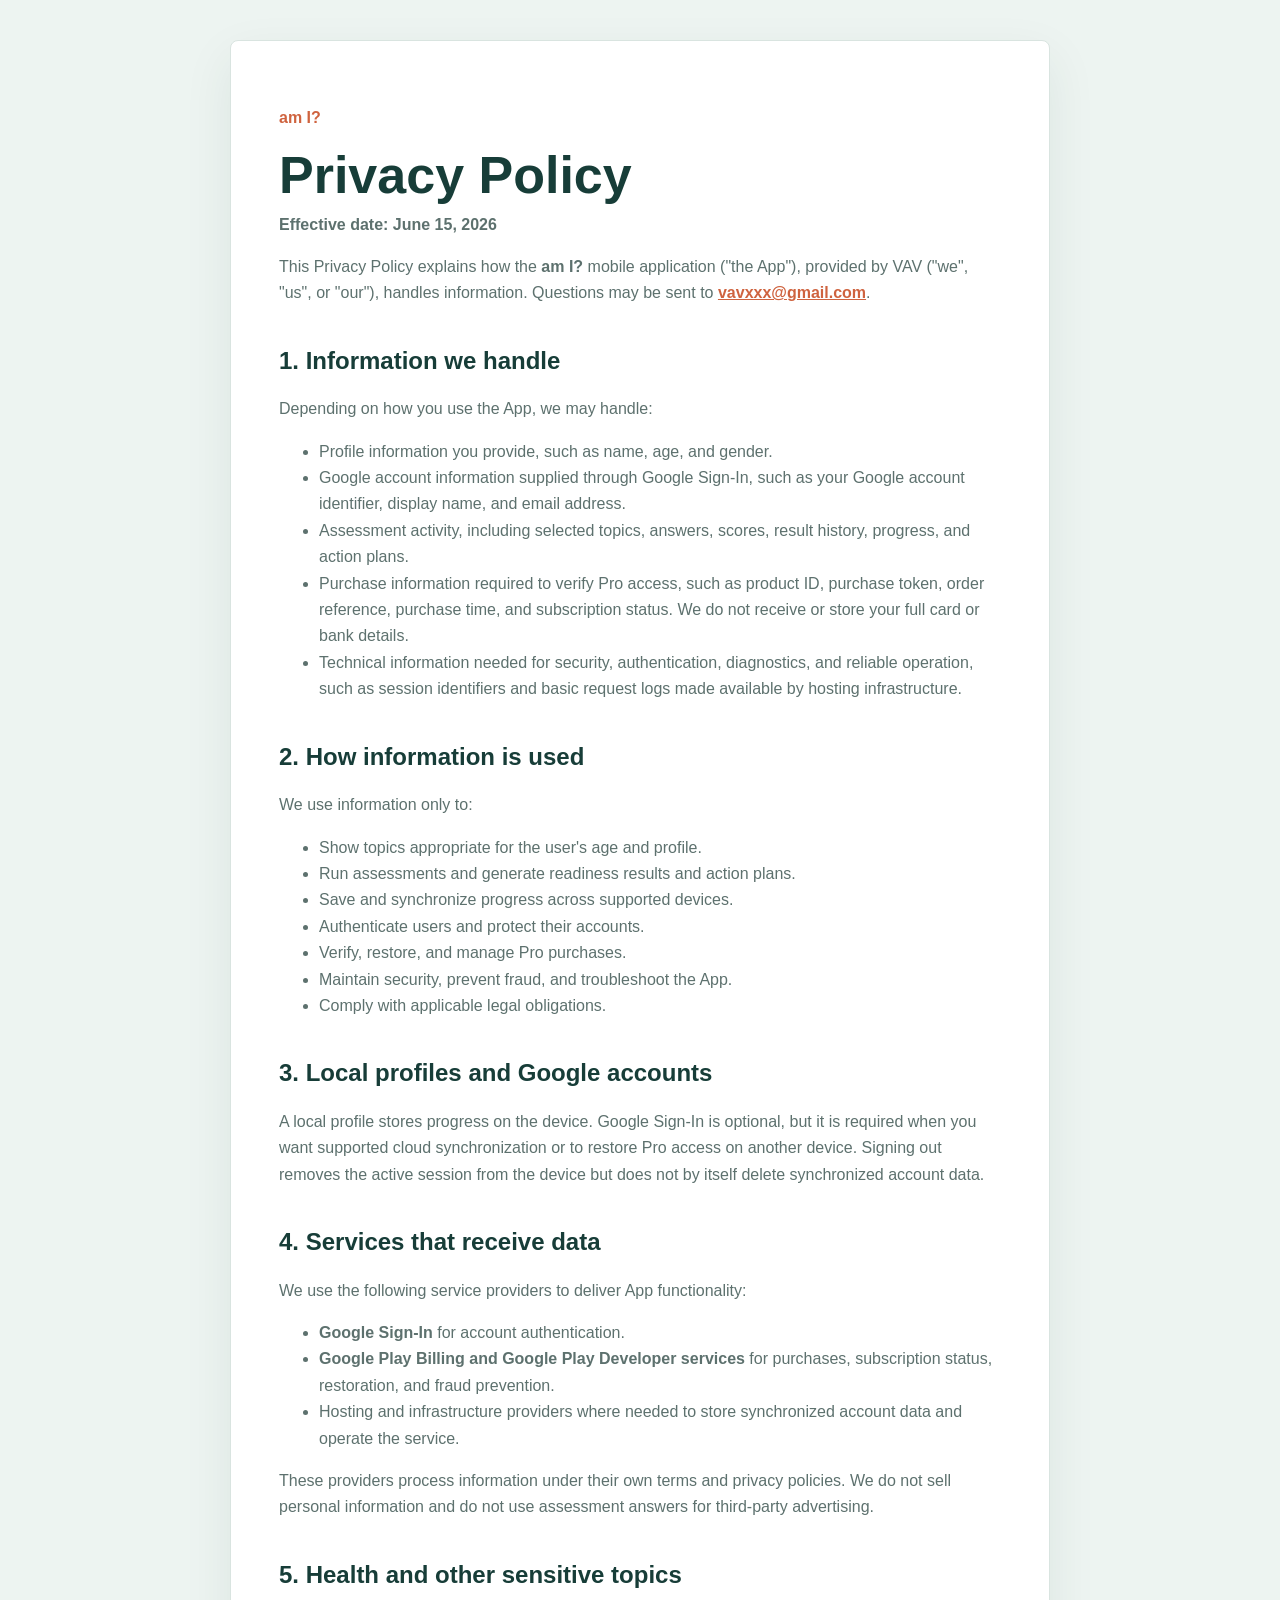
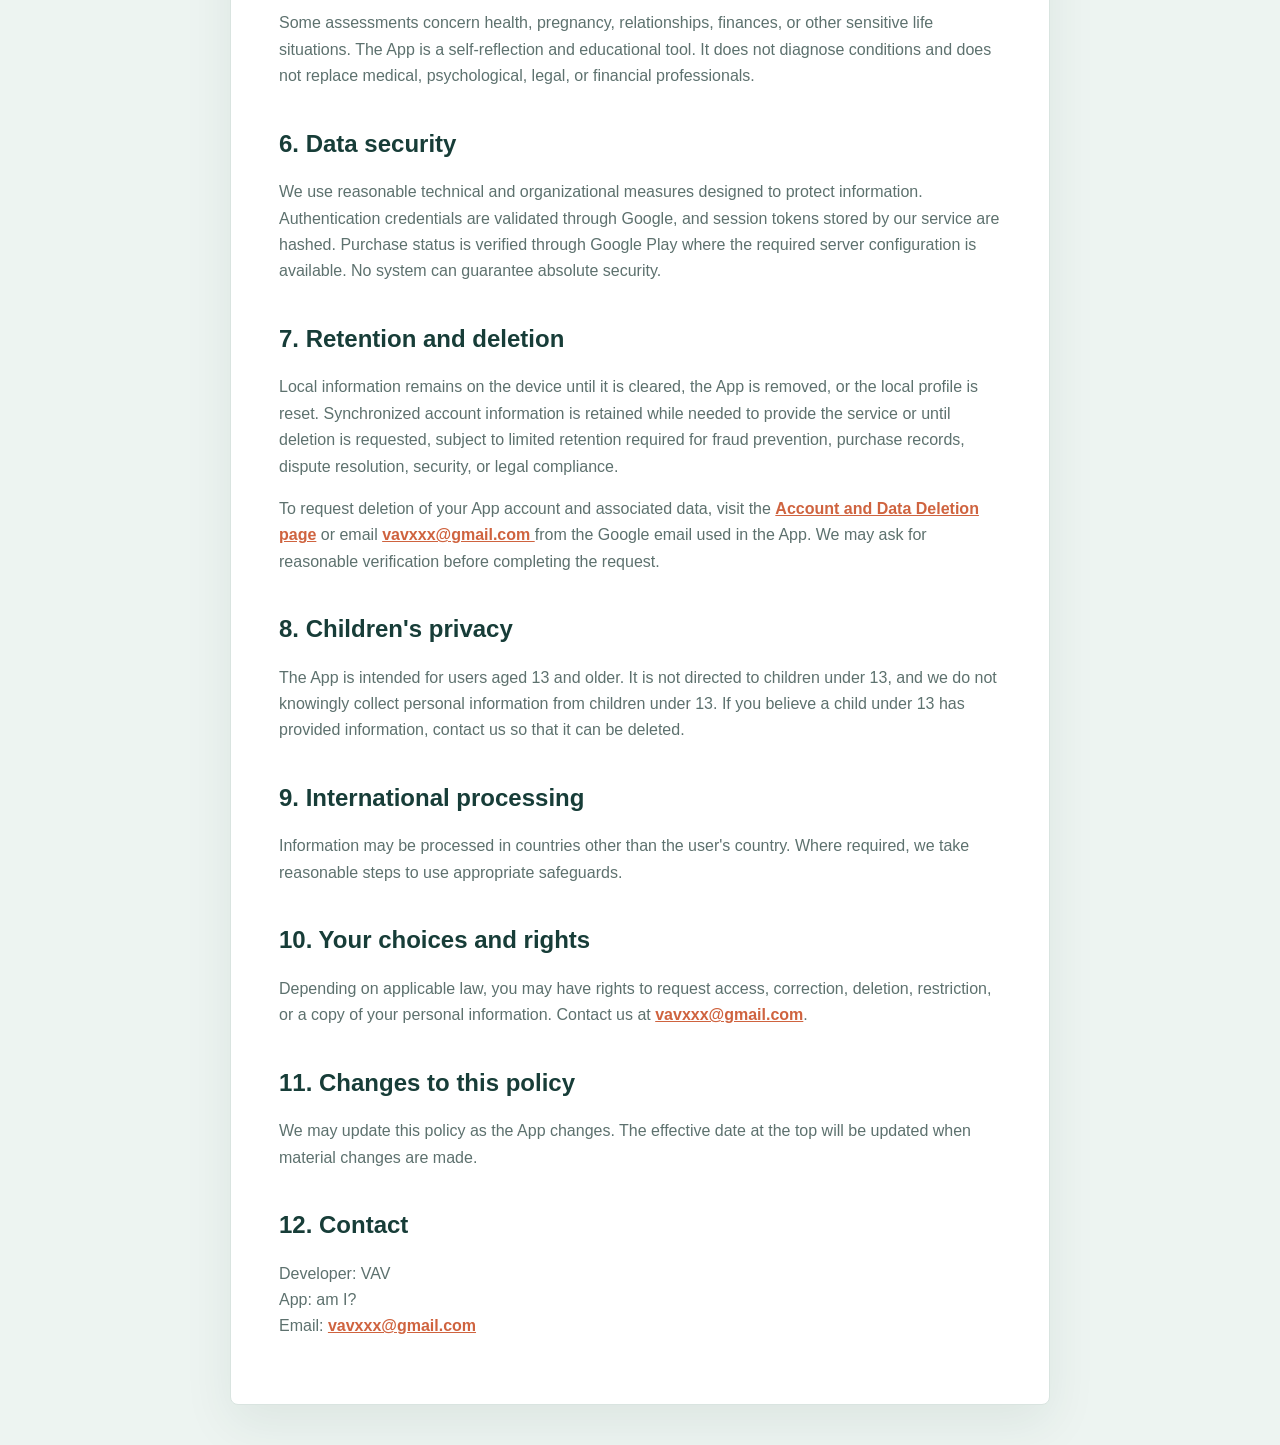
==== privacy-policy.html @ df813349 "Add files via upload" ====
<!doctype html>
<html lang="en">
<head>
  <meta charset="utf-8">
  <meta name="viewport" content="width=device-width, initial-scale=1">
  <meta name="description" content="Privacy Policy for the am I? mobile application.">
  <title>Privacy Policy | am I?</title>
  <style>
    :root {
      color-scheme: light;
      --ink: #173d38;
      --muted: #5d716e;
      --surface: #ffffff;
      --line: #d9e4e0;
      --accent: #cf633f;
      --background: #edf4f1;
    }
    * { box-sizing: border-box; }
    body {
      margin: 0;
      background: var(--background);
      color: var(--ink);
      font-family: Arial, Helvetica, sans-serif;
      line-height: 1.65;
    }
    main {
      width: min(820px, calc(100% - 32px));
      margin: 40px auto;
      padding: 48px;
      border: 1px solid var(--line);
      border-radius: 8px;
      background: var(--surface);
      box-shadow: 0 18px 50px rgba(23, 61, 56, .08);
    }
    h1 { margin: 0 0 8px; font-size: clamp(34px, 6vw, 52px); line-height: 1.08; }
    h2 { margin: 34px 0 8px; font-size: 24px; }
    p, li { color: var(--muted); }
    a { color: var(--accent); font-weight: 700; }
    .brand { color: var(--accent); font-weight: 800; }
    .updated { margin-top: 0; font-weight: 700; }
    @media (max-width: 600px) {
      main { margin: 0; width: 100%; padding: 30px 22px; border: 0; box-shadow: none; }
    }
  </style>
</head>
<body>
  <main>
    <p class="brand">am I?</p>
    <h1>Privacy Policy</h1>
    <p class="updated">Effective date: June 15, 2026</p>

    <p>
      This Privacy Policy explains how the <strong>am I?</strong> mobile application
      ("the App"), provided by VAV ("we", "us", or "our"), handles information.
      Questions may be sent to
      <a href="mailto:vavxxx@gmail.com">vavxxx@gmail.com</a>.
    </p>

    <h2>1. Information we handle</h2>
    <p>Depending on how you use the App, we may handle:</p>
    <ul>
      <li>Profile information you provide, such as name, age, and gender.</li>
      <li>
        Google account information supplied through Google Sign-In, such as your
        Google account identifier, display name, and email address.
      </li>
      <li>
        Assessment activity, including selected topics, answers, scores, result
        history, progress, and action plans.
      </li>
      <li>
        Purchase information required to verify Pro access, such as product ID,
        purchase token, order reference, purchase time, and subscription status.
        We do not receive or store your full card or bank details.
      </li>
      <li>
        Technical information needed for security, authentication, diagnostics,
        and reliable operation, such as session identifiers and basic request logs
        made available by hosting infrastructure.
      </li>
    </ul>

    <h2>2. How information is used</h2>
    <p>We use information only to:</p>
    <ul>
      <li>Show topics appropriate for the user's age and profile.</li>
      <li>Run assessments and generate readiness results and action plans.</li>
      <li>Save and synchronize progress across supported devices.</li>
      <li>Authenticate users and protect their accounts.</li>
      <li>Verify, restore, and manage Pro purchases.</li>
      <li>Maintain security, prevent fraud, and troubleshoot the App.</li>
      <li>Comply with applicable legal obligations.</li>
    </ul>

    <h2>3. Local profiles and Google accounts</h2>
    <p>
      A local profile stores progress on the device. Google Sign-In is optional,
      but it is required when you want supported cloud synchronization or to
      restore Pro access on another device. Signing out removes the active session
      from the device but does not by itself delete synchronized account data.
    </p>

    <h2>4. Services that receive data</h2>
    <p>We use the following service providers to deliver App functionality:</p>
    <ul>
      <li>
        <strong>Google Sign-In</strong> for account authentication.
      </li>
      <li>
        <strong>Google Play Billing and Google Play Developer services</strong>
        for purchases, subscription status, restoration, and fraud prevention.
      </li>
      <li>
        Hosting and infrastructure providers where needed to store synchronized
        account data and operate the service.
      </li>
    </ul>
    <p>
      These providers process information under their own terms and privacy
      policies. We do not sell personal information and do not use assessment
      answers for third-party advertising.
    </p>

    <h2>5. Health and other sensitive topics</h2>
    <p>
      Some assessments concern health, pregnancy, relationships, finances, or
      other sensitive life situations. The App is a self-reflection and
      educational tool. It does not diagnose conditions and does not replace
      medical, psychological, legal, or financial professionals.
    </p>

    <h2>6. Data security</h2>
    <p>
      We use reasonable technical and organizational measures designed to protect
      information. Authentication credentials are validated through Google, and
      session tokens stored by our service are hashed. Purchase status is verified
      through Google Play where the required server configuration is available.
      No system can guarantee absolute security.
    </p>

    <h2>7. Retention and deletion</h2>
    <p>
      Local information remains on the device until it is cleared, the App is
      removed, or the local profile is reset. Synchronized account information is
      retained while needed to provide the service or until deletion is requested,
      subject to limited retention required for fraud prevention, purchase
      records, dispute resolution, security, or legal compliance.
    </p>
    <p>
      To request deletion of your App account and associated data, visit the
      <a href="delete-account.html">Account and Data Deletion page</a> or email
      <a href="mailto:vavxxx@gmail.com?subject=am%20I%3F%20account%20deletion">
        vavxxx@gmail.com
      </a>
      from the Google email used in the App. We may ask for reasonable verification
      before completing the request.
    </p>

    <h2>8. Children's privacy</h2>
    <p>
      The App is intended for users aged 13 and older. It is not directed to
      children under 13, and we do not knowingly collect personal information from
      children under 13. If you believe a child under 13 has provided information,
      contact us so that it can be deleted.
    </p>

    <h2>9. International processing</h2>
    <p>
      Information may be processed in countries other than the user's country.
      Where required, we take reasonable steps to use appropriate safeguards.
    </p>

    <h2>10. Your choices and rights</h2>
    <p>
      Depending on applicable law, you may have rights to request access,
      correction, deletion, restriction, or a copy of your personal information.
      Contact us at
      <a href="mailto:vavxxx@gmail.com">vavxxx@gmail.com</a>.
    </p>

    <h2>11. Changes to this policy</h2>
    <p>
      We may update this policy as the App changes. The effective date at the top
      will be updated when material changes are made.
    </p>

    <h2>12. Contact</h2>
    <p>
      Developer: VAV<br>
      App: am I?<br>
      Email: <a href="mailto:vavxxx@gmail.com">vavxxx@gmail.com</a>
    </p>
  </main>
</body>
</html>
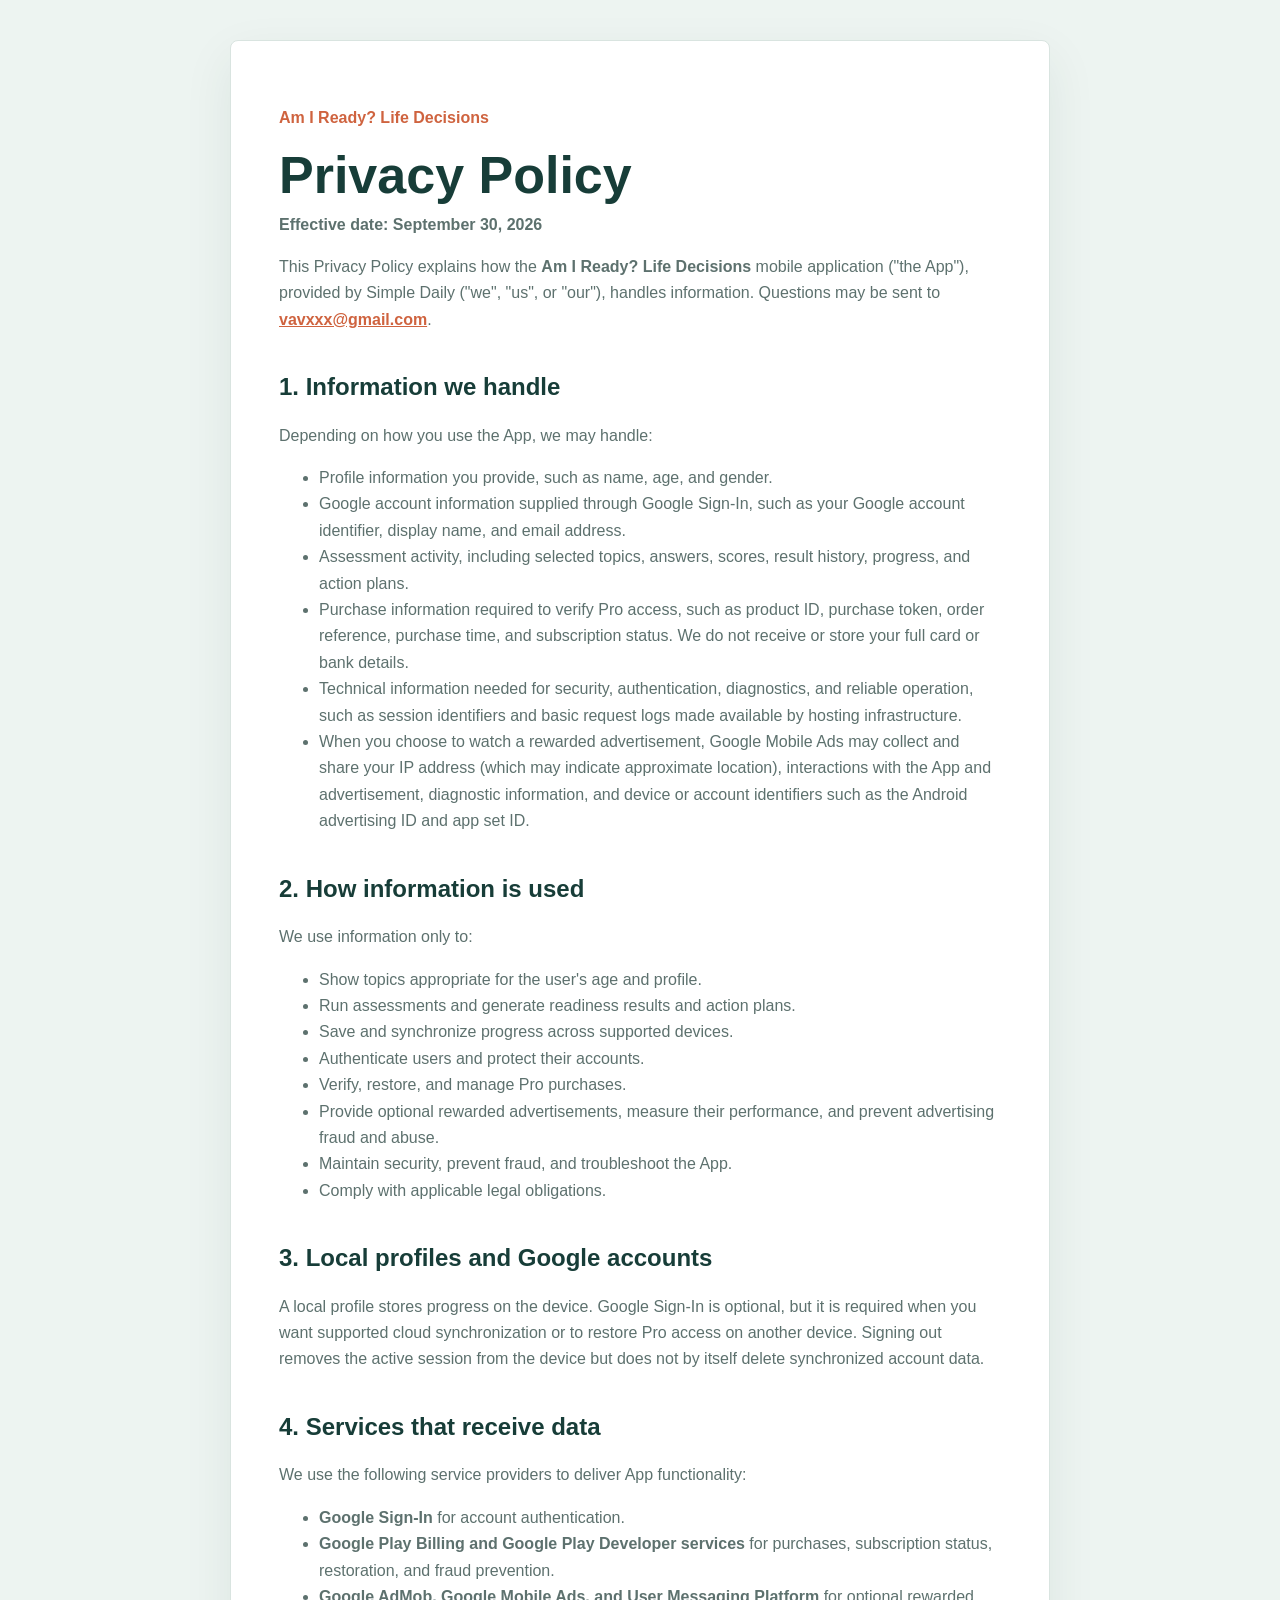
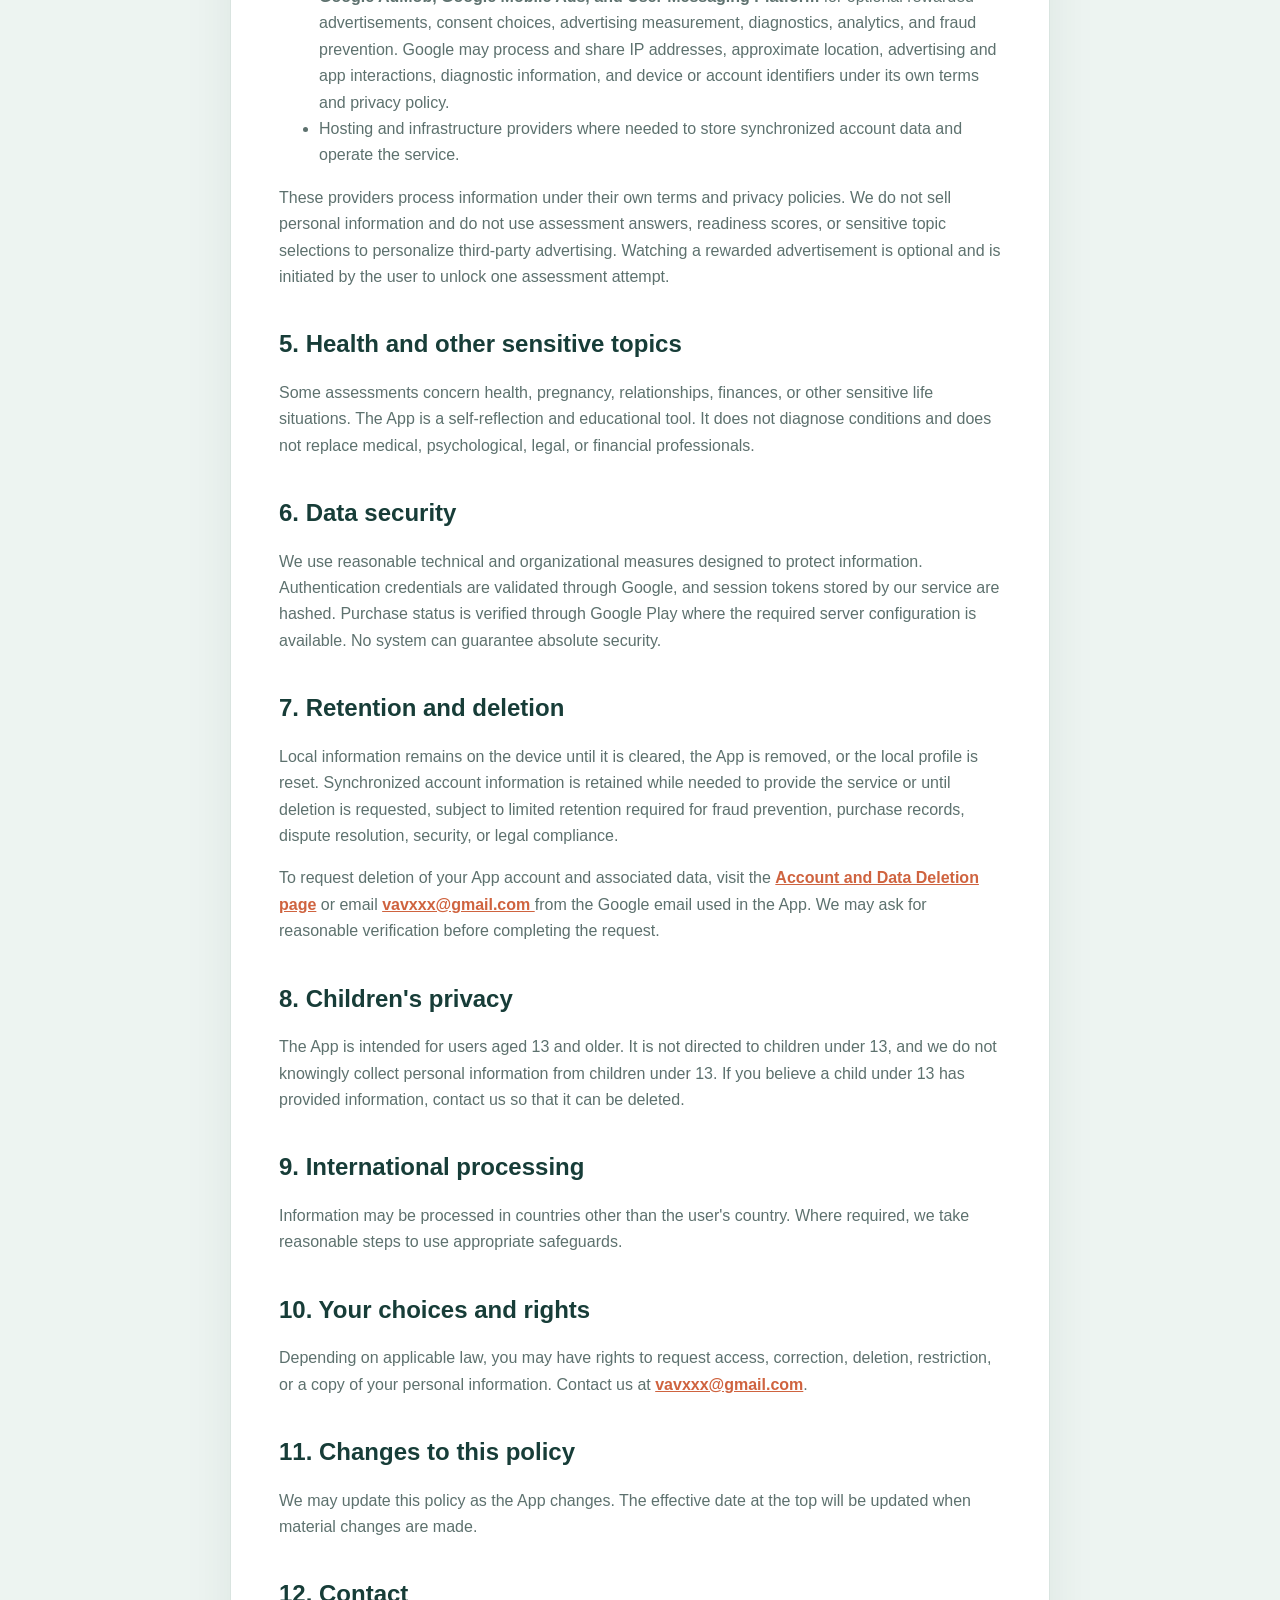
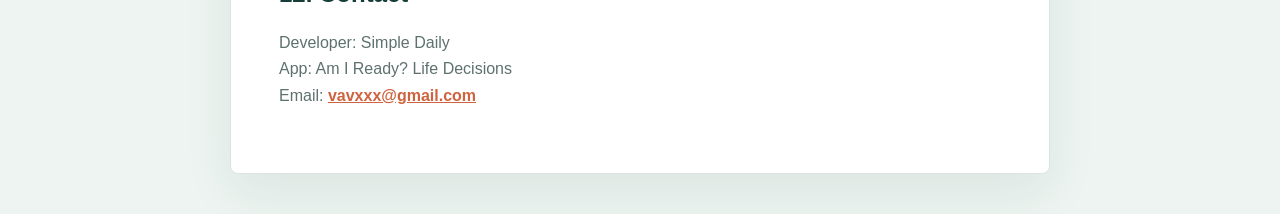
==== commit 71da2e03: "Update privacy-policy.html" ====
--- a/privacy-policy.html
+++ b/privacy-policy.html
@@ -3,8 +3,8 @@
 <head>
   <meta charset="utf-8">
   <meta name="viewport" content="width=device-width, initial-scale=1">
-  <meta name="description" content="Privacy Policy for the am I? mobile application.">
-  <title>Privacy Policy | am I?</title>
+  <meta name="description" content="Privacy Policy for the Am I Ready? Life Decisions mobile application.">
+  <title>Privacy Policy | Am I Ready? Life Decisions</title>
   <style>
     :root {
       color-scheme: light;
@@ -45,13 +45,14 @@
 </head>
 <body>
   <main>
-    <p class="brand">am I?</p>
+    <p class="brand">Am I Ready? Life Decisions</p>
     <h1>Privacy Policy</h1>
-    <p class="updated">Effective date: June 15, 2026</p>
-
-    <p>
-      This Privacy Policy explains how the <strong>am I?</strong> mobile application
-      ("the App"), provided by VAV ("we", "us", or "our"), handles information.
+    <p class="updated">Effective date: September 30, 2026</p>
+
+    <p>
+      This Privacy Policy explains how the <strong>Am I Ready? Life Decisions</strong>
+      mobile application ("the App"), provided by Simple Daily ("we", "us", or
+      "our"), handles information.
       Questions may be sent to
       <a href="mailto:vavxxx@gmail.com">vavxxx@gmail.com</a>.
     </p>
@@ -77,6 +78,13 @@
         Technical information needed for security, authentication, diagnostics,
         and reliable operation, such as session identifiers and basic request logs
         made available by hosting infrastructure.
+      </li>
+      <li>
+        When you choose to watch a rewarded advertisement, Google Mobile Ads may
+        collect and share your IP address (which may indicate approximate
+        location), interactions with the App and advertisement, diagnostic
+        information, and device or account identifiers such as the Android
+        advertising ID and app set ID.
       </li>
     </ul>
 
@@ -88,6 +96,10 @@
       <li>Save and synchronize progress across supported devices.</li>
       <li>Authenticate users and protect their accounts.</li>
       <li>Verify, restore, and manage Pro purchases.</li>
+      <li>
+        Provide optional rewarded advertisements, measure their performance, and
+        prevent advertising fraud and abuse.
+      </li>
       <li>Maintain security, prevent fraud, and troubleshoot the App.</li>
       <li>Comply with applicable legal obligations.</li>
     </ul>
@@ -111,6 +123,14 @@
         for purchases, subscription status, restoration, and fraud prevention.
       </li>
       <li>
+        <strong>Google AdMob, Google Mobile Ads, and User Messaging Platform</strong>
+        for optional rewarded advertisements, consent choices, advertising
+        measurement, diagnostics, analytics, and fraud prevention. Google may
+        process and share IP addresses, approximate location, advertising and app
+        interactions, diagnostic information, and device or account identifiers
+        under its own terms and privacy policy.
+      </li>
+      <li>
         Hosting and infrastructure providers where needed to store synchronized
         account data and operate the service.
       </li>
@@ -118,7 +138,9 @@
     <p>
       These providers process information under their own terms and privacy
       policies. We do not sell personal information and do not use assessment
-      answers for third-party advertising.
+      answers, readiness scores, or sensitive topic selections to personalize
+      third-party advertising. Watching a rewarded advertisement is optional and
+      is initiated by the user to unlock one assessment attempt.
     </p>
 
     <h2>5. Health and other sensitive topics</h2>
@@ -186,8 +208,8 @@
 
     <h2>12. Contact</h2>
     <p>
-      Developer: VAV<br>
-      App: am I?<br>
+      Developer: Simple Daily<br>
+      App: Am I Ready? Life Decisions<br>
       Email: <a href="mailto:vavxxx@gmail.com">vavxxx@gmail.com</a>
     </p>
   </main>
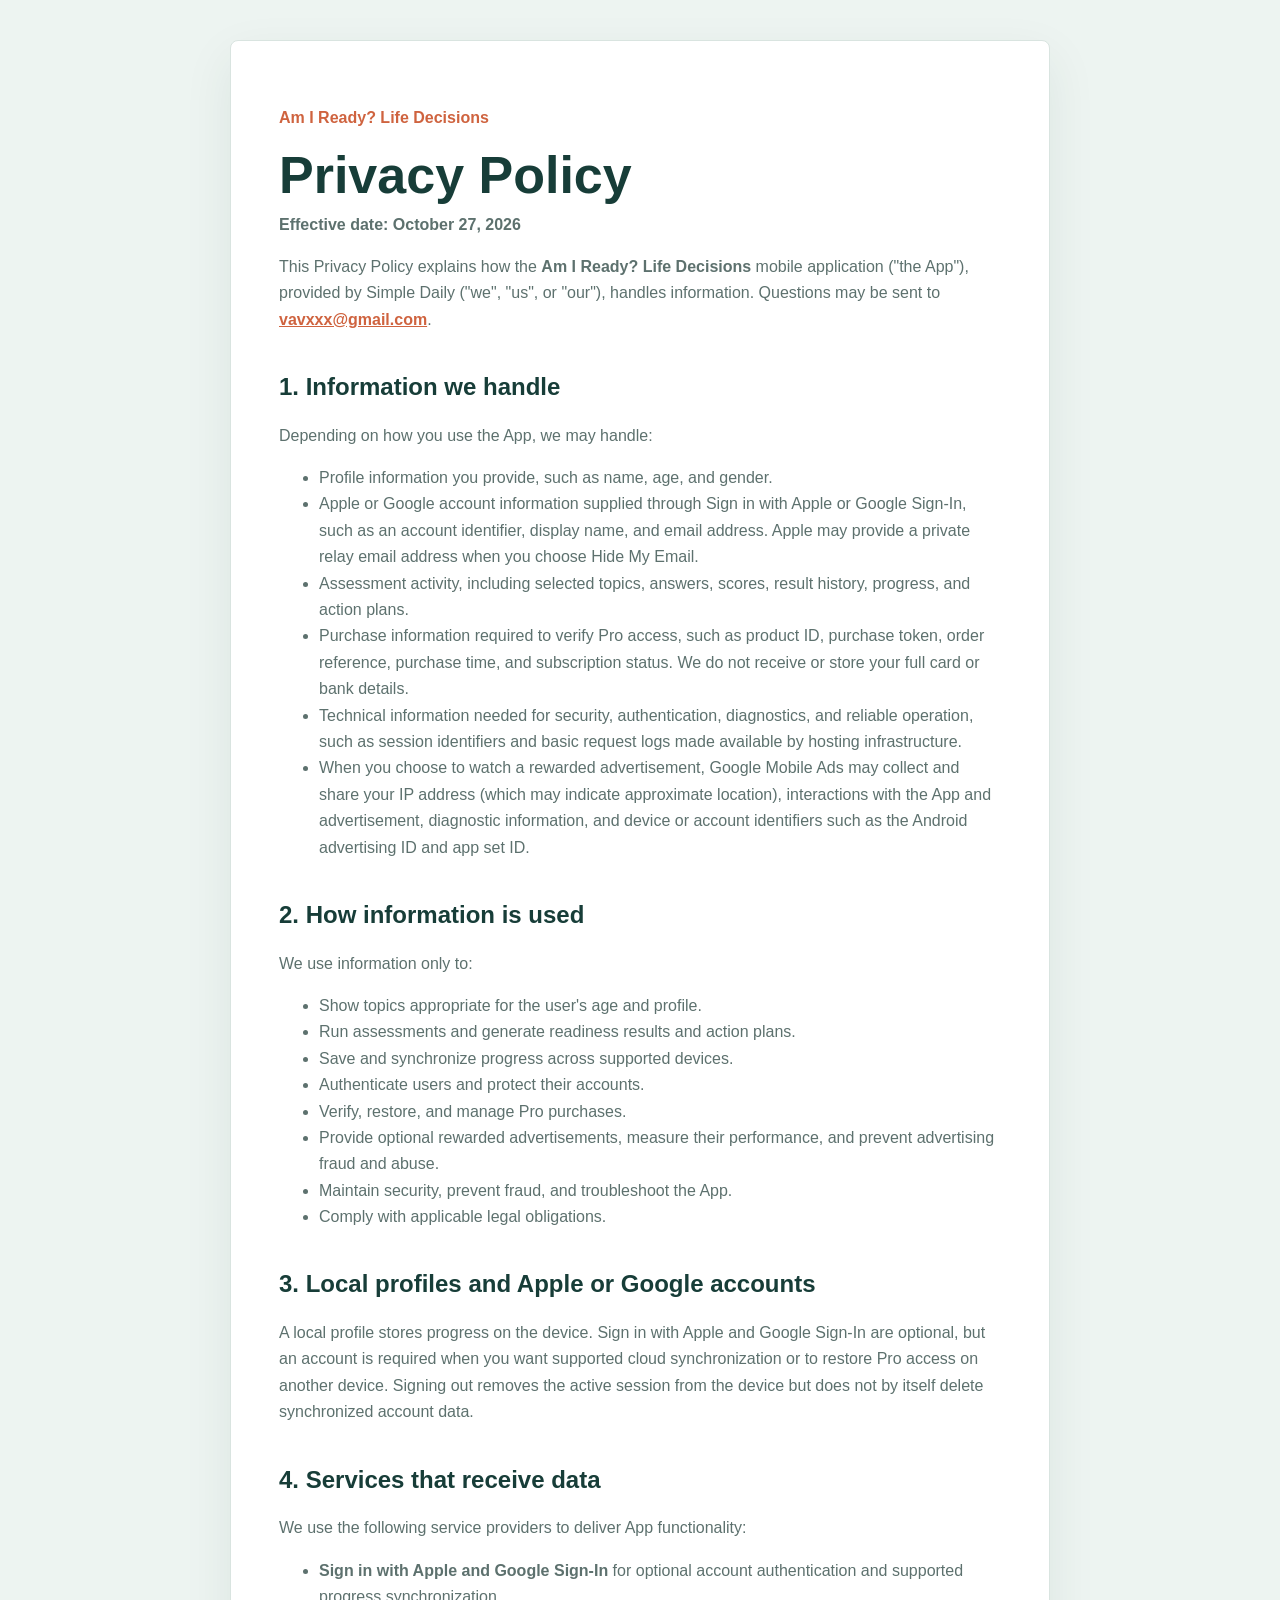
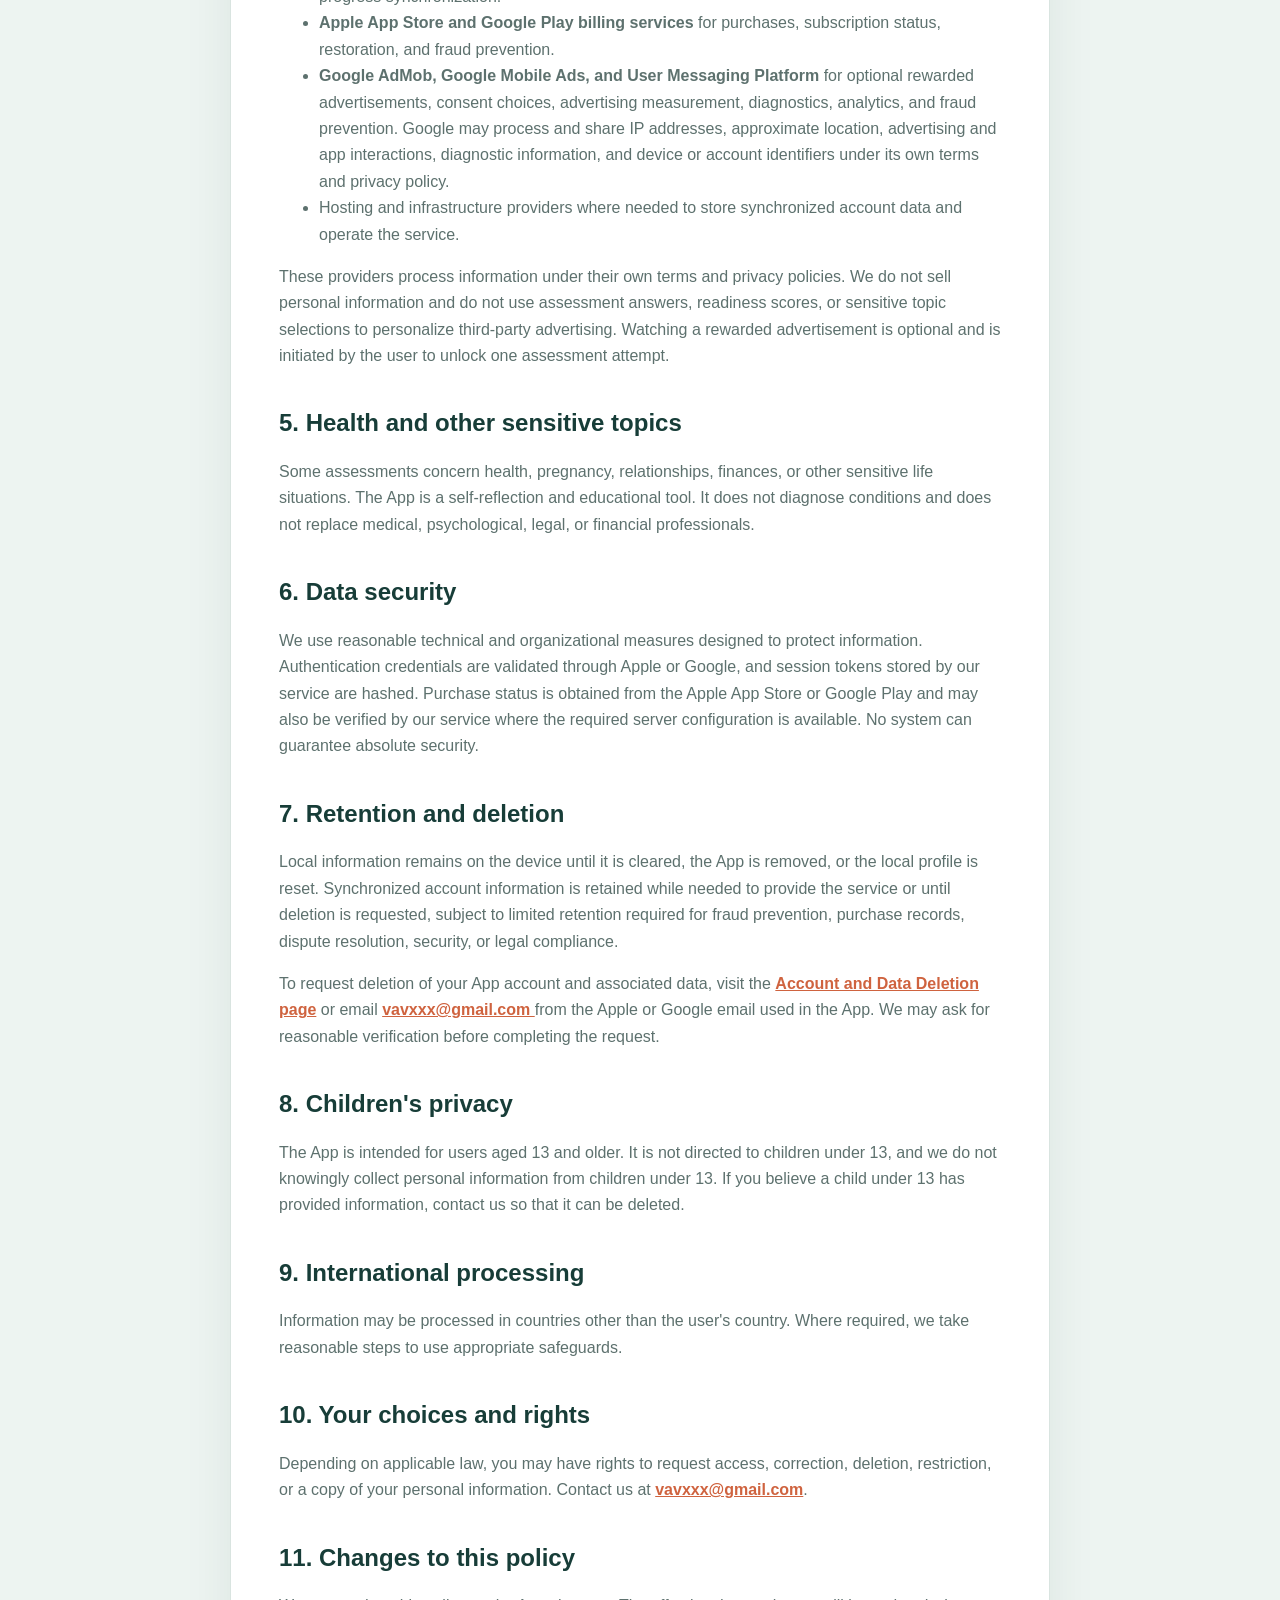
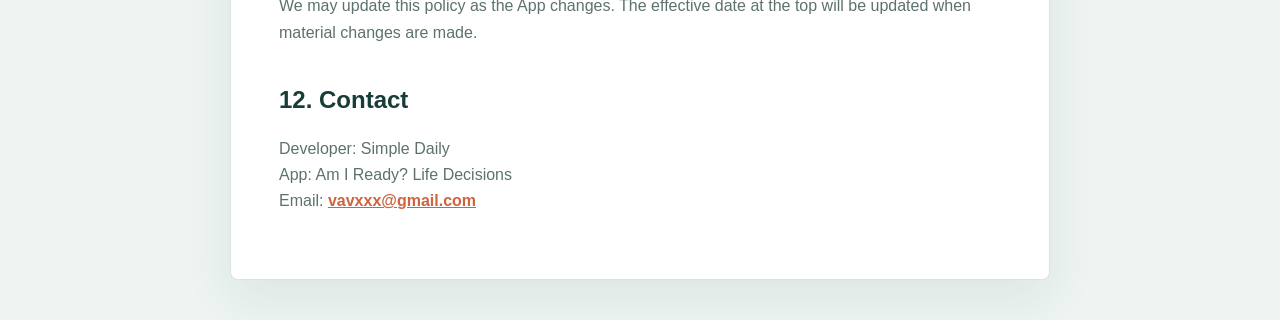
==== commit 6b47b061: "Add files via upload" ====
--- a/privacy-policy.html
+++ b/privacy-policy.html
@@ -47,7 +47,7 @@
   <main>
     <p class="brand">Am I Ready? Life Decisions</p>
     <h1>Privacy Policy</h1>
-    <p class="updated">Effective date: September 30, 2026</p>
+    <p class="updated">Effective date: October 27, 2026</p>
 
     <p>
       This Privacy Policy explains how the <strong>Am I Ready? Life Decisions</strong>
@@ -62,8 +62,10 @@
     <ul>
       <li>Profile information you provide, such as name, age, and gender.</li>
       <li>
-        Google account information supplied through Google Sign-In, such as your
-        Google account identifier, display name, and email address.
+        Apple or Google account information supplied through Sign in with Apple
+        or Google Sign-In, such as an account identifier, display name, and email
+        address. Apple may provide a private relay email address when you choose
+        Hide My Email.
       </li>
       <li>
         Assessment activity, including selected topics, answers, scores, result
@@ -104,23 +106,25 @@
       <li>Comply with applicable legal obligations.</li>
     </ul>
 
-    <h2>3. Local profiles and Google accounts</h2>
-    <p>
-      A local profile stores progress on the device. Google Sign-In is optional,
-      but it is required when you want supported cloud synchronization or to
-      restore Pro access on another device. Signing out removes the active session
-      from the device but does not by itself delete synchronized account data.
+    <h2>3. Local profiles and Apple or Google accounts</h2>
+    <p>
+      A local profile stores progress on the device. Sign in with Apple and Google
+      Sign-In are optional, but an account is required when you want supported
+      cloud synchronization or to restore Pro access on another device. Signing
+      out removes the active session from the device but does not by itself delete
+      synchronized account data.
     </p>
 
     <h2>4. Services that receive data</h2>
     <p>We use the following service providers to deliver App functionality:</p>
     <ul>
       <li>
-        <strong>Google Sign-In</strong> for account authentication.
-      </li>
-      <li>
-        <strong>Google Play Billing and Google Play Developer services</strong>
-        for purchases, subscription status, restoration, and fraud prevention.
+        <strong>Sign in with Apple and Google Sign-In</strong> for optional account
+        authentication and supported progress synchronization.
+      </li>
+      <li>
+        <strong>Apple App Store and Google Play billing services</strong> for
+        purchases, subscription status, restoration, and fraud prevention.
       </li>
       <li>
         <strong>Google AdMob, Google Mobile Ads, and User Messaging Platform</strong>
@@ -154,9 +158,10 @@
     <h2>6. Data security</h2>
     <p>
       We use reasonable technical and organizational measures designed to protect
-      information. Authentication credentials are validated through Google, and
-      session tokens stored by our service are hashed. Purchase status is verified
-      through Google Play where the required server configuration is available.
+      information. Authentication credentials are validated through Apple or
+      Google, and session tokens stored by our service are hashed. Purchase status
+      is obtained from the Apple App Store or Google Play and may also be verified
+      by our service where the required server configuration is available.
       No system can guarantee absolute security.
     </p>
 
@@ -174,8 +179,8 @@
       <a href="mailto:vavxxx@gmail.com?subject=am%20I%3F%20account%20deletion">
         vavxxx@gmail.com
       </a>
-      from the Google email used in the App. We may ask for reasonable verification
-      before completing the request.
+      from the Apple or Google email used in the App. We may ask for reasonable
+      verification before completing the request.
     </p>
 
     <h2>8. Children's privacy</h2>
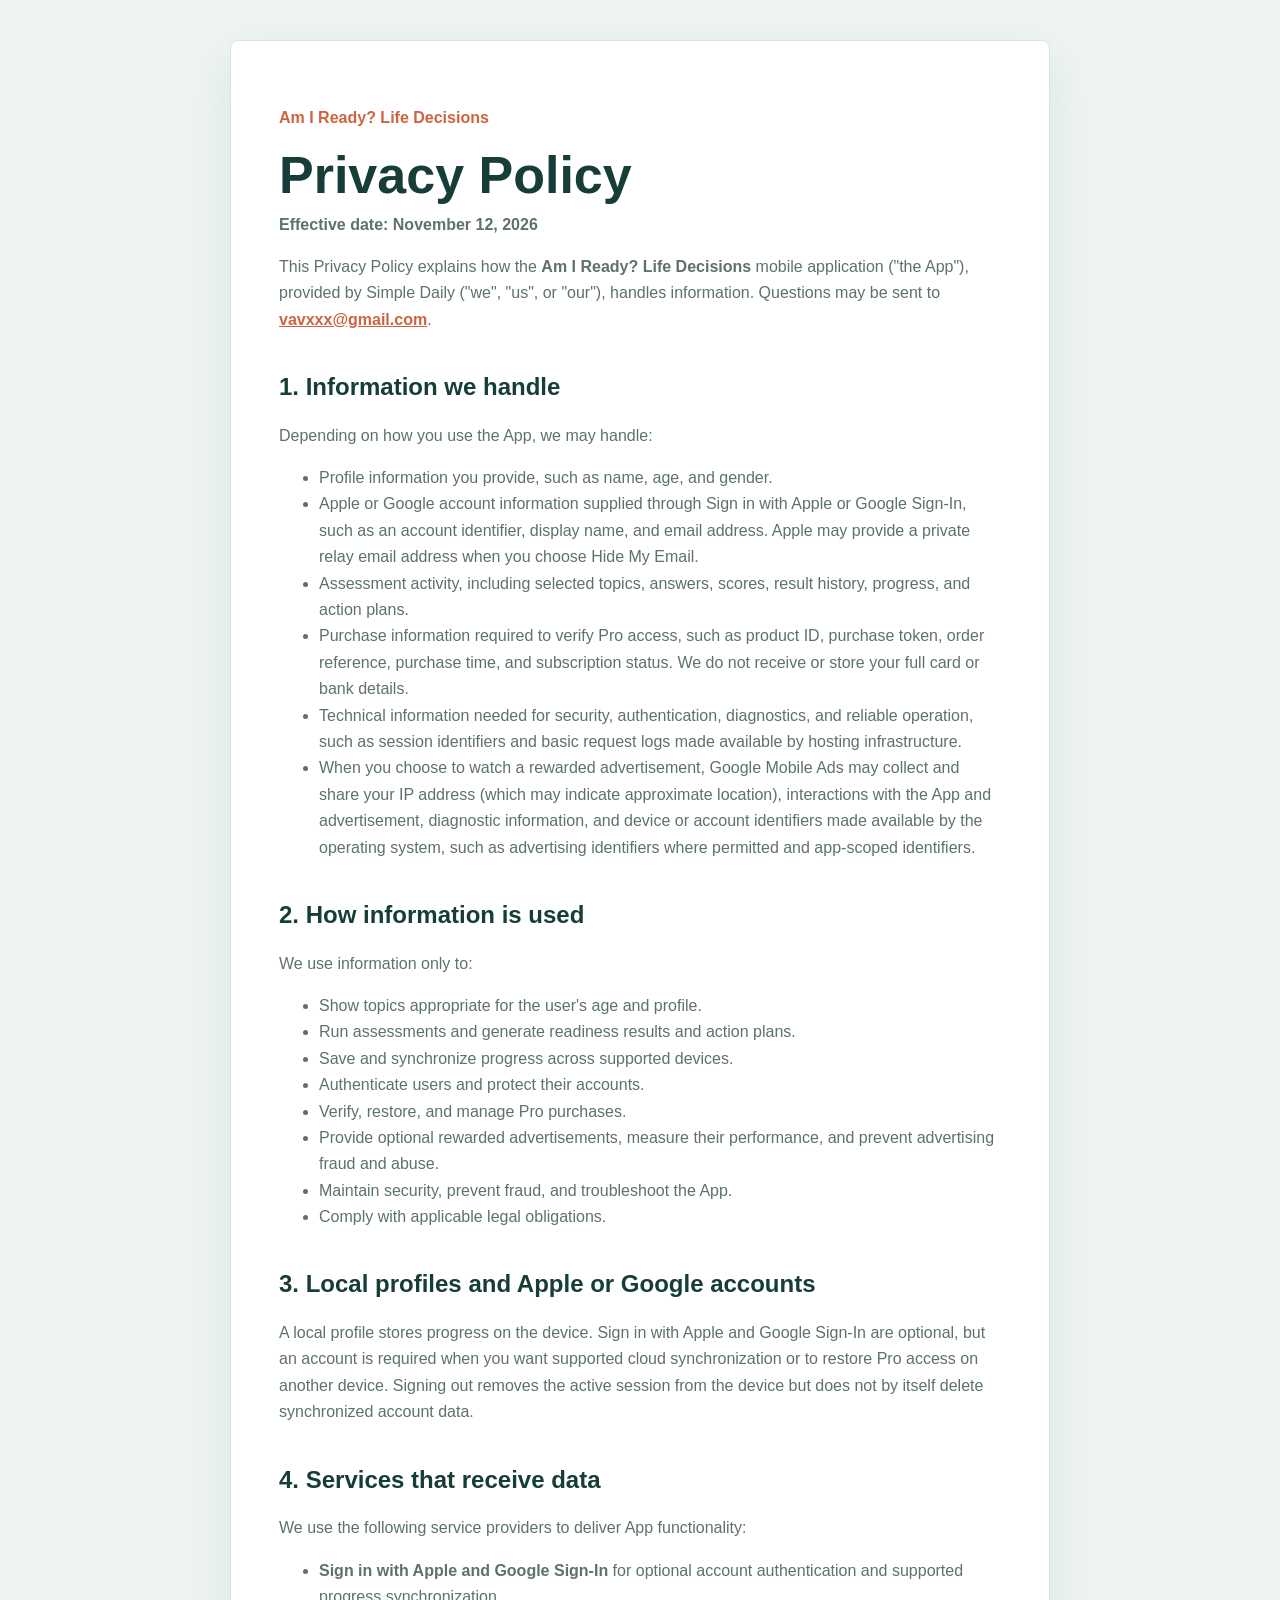
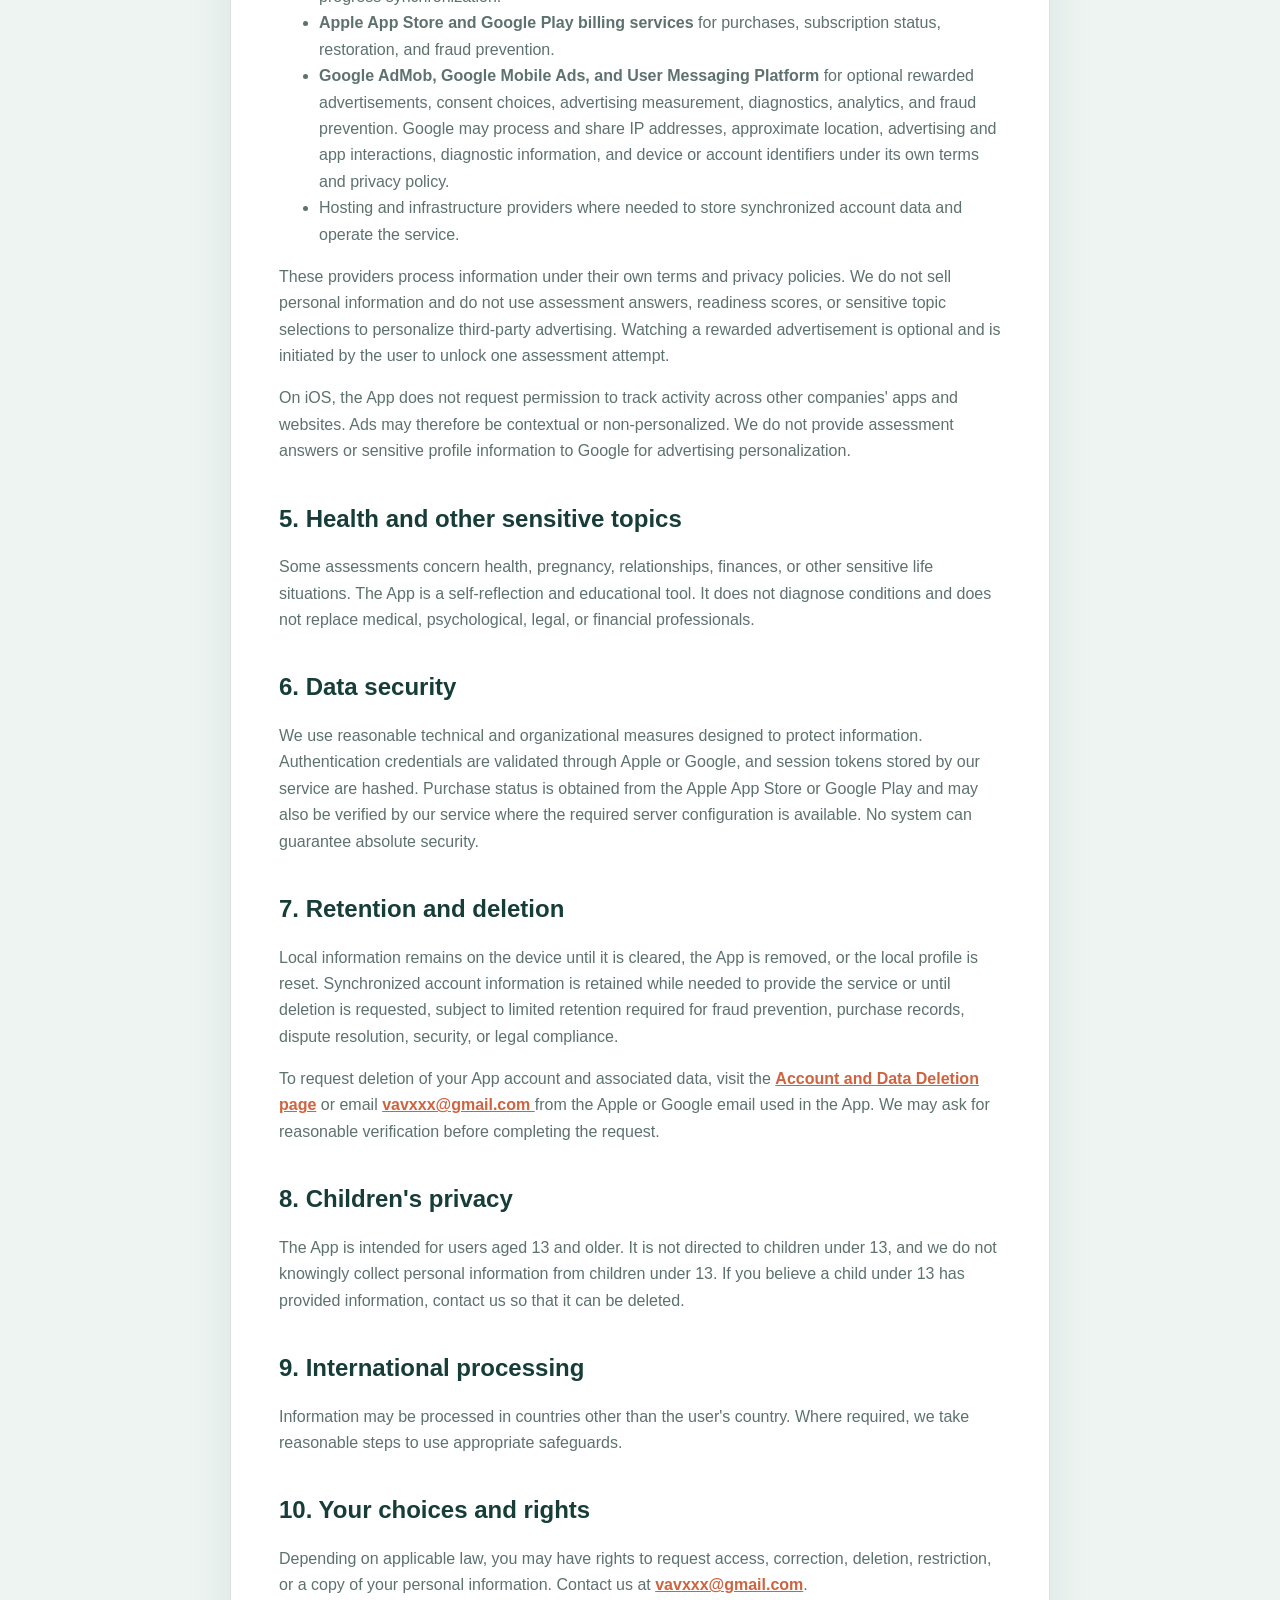
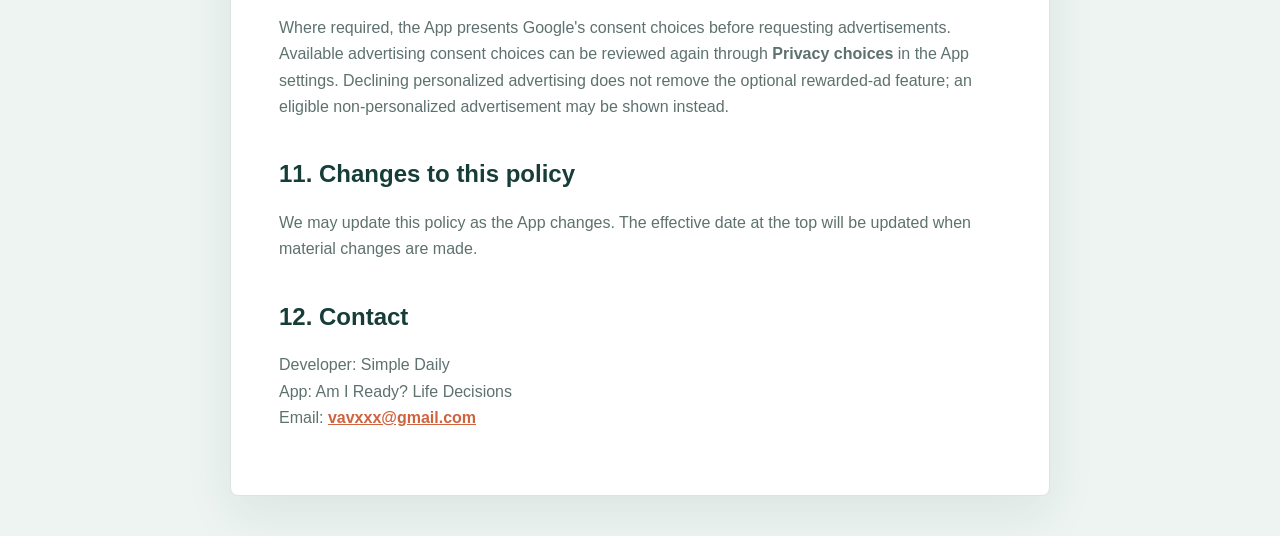
==== commit e9386ec5: "Update privacy-policy.html" ====
--- a/privacy-policy.html
+++ b/privacy-policy.html
@@ -47,7 +47,7 @@
   <main>
     <p class="brand">Am I Ready? Life Decisions</p>
     <h1>Privacy Policy</h1>
-    <p class="updated">Effective date: October 27, 2026</p>
+    <p class="updated">Effective date: November 12, 2026</p>
 
     <p>
       This Privacy Policy explains how the <strong>Am I Ready? Life Decisions</strong>
@@ -85,8 +85,9 @@
         When you choose to watch a rewarded advertisement, Google Mobile Ads may
         collect and share your IP address (which may indicate approximate
         location), interactions with the App and advertisement, diagnostic
-        information, and device or account identifiers such as the Android
-        advertising ID and app set ID.
+        information, and device or account identifiers made available by the
+        operating system, such as advertising identifiers where permitted and
+        app-scoped identifiers.
       </li>
     </ul>
 
@@ -146,6 +147,12 @@
       third-party advertising. Watching a rewarded advertisement is optional and
       is initiated by the user to unlock one assessment attempt.
     </p>
+    <p>
+      On iOS, the App does not request permission to track activity across other
+      companies' apps and websites. Ads may therefore be contextual or
+      non-personalized. We do not provide assessment answers or sensitive profile
+      information to Google for advertising personalization.
+    </p>
 
     <h2>5. Health and other sensitive topics</h2>
     <p>
@@ -204,6 +211,13 @@
       Contact us at
       <a href="mailto:vavxxx@gmail.com">vavxxx@gmail.com</a>.
     </p>
+    <p>
+      Where required, the App presents Google's consent choices before requesting
+      advertisements. Available advertising consent choices can be reviewed again
+      through <strong>Privacy choices</strong> in the App settings. Declining
+      personalized advertising does not remove the optional rewarded-ad feature;
+      an eligible non-personalized advertisement may be shown instead.
+    </p>
 
     <h2>11. Changes to this policy</h2>
     <p>
